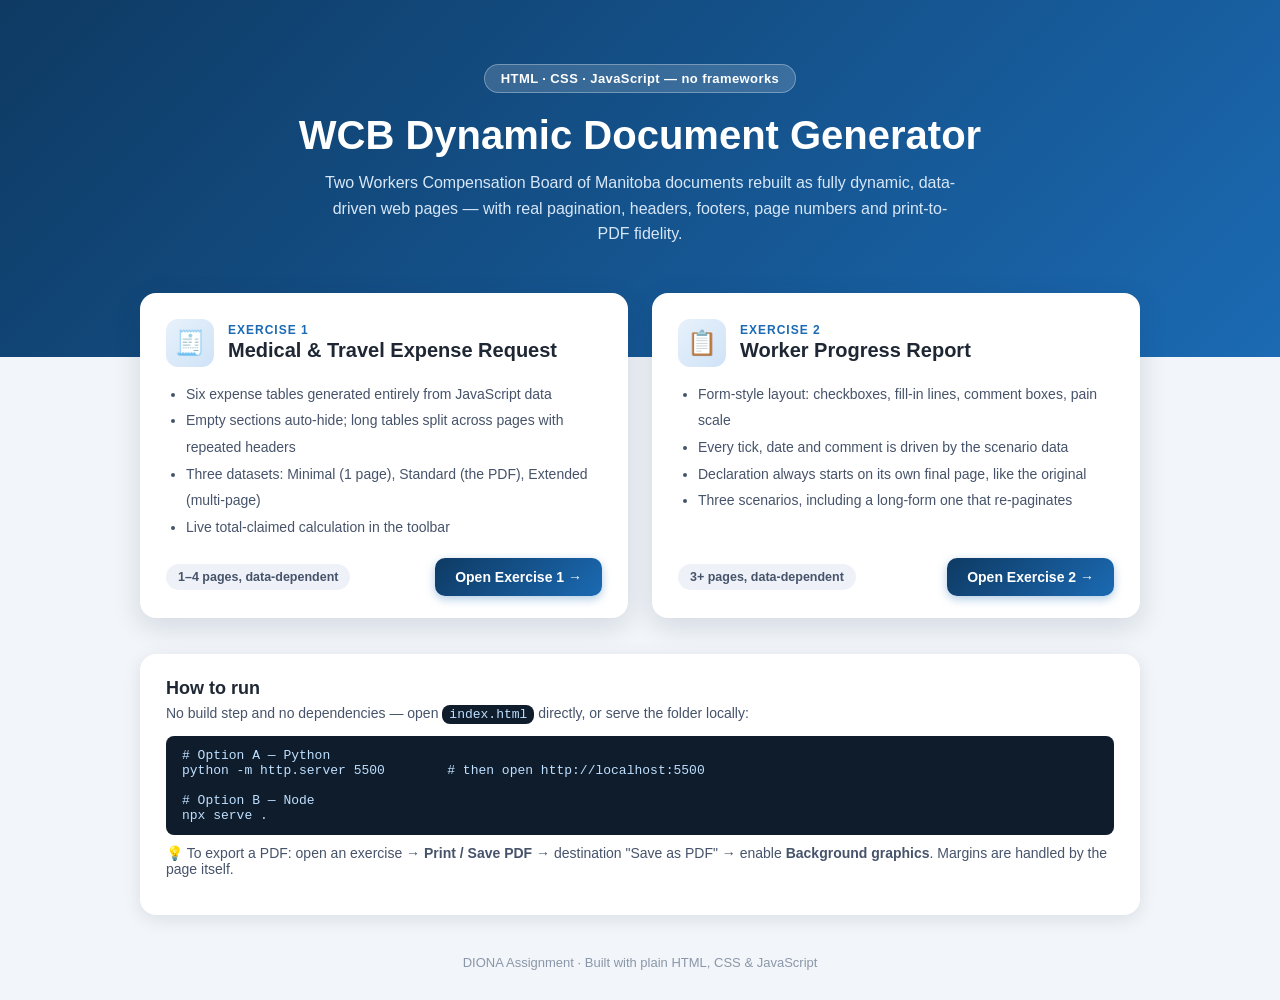
==== index.html @ e86acb26 "WCB dynamic document generator - Exercise 1 and Exercise 2" ====
<!DOCTYPE html>
<html lang="en">
<head>
  <meta charset="UTF-8">
  <meta name="viewport" content="width=device-width, initial-scale=1.0">
  <title>DIONA Assignment · WCB Dynamic Documents</title>
  <style>
    :root {
      --navy: #0e3a63;
      --blue: #1b6ab3;
      --ink: #1e2733;
    }
    * { box-sizing: border-box; }
    body {
      margin: 0;
      font-family: "Segoe UI", Arial, sans-serif;
      background: #f2f5f9;
      color: var(--ink);
    }

    .hero {
      background: linear-gradient(135deg, var(--navy), var(--blue));
      color: #fff;
      text-align: center;
      padding: 64px 24px 110px;
    }
    .hero .badge {
      display: inline-block;
      background: rgba(255, 255, 255, 0.16);
      border: 1px solid rgba(255, 255, 255, 0.3);
      border-radius: 999px;
      padding: 6px 16px;
      font-size: 13px;
      font-weight: 600;
      letter-spacing: 0.4px;
      margin-bottom: 20px;
    }
    .hero h1 { margin: 0 0 12px; font-size: clamp(26px, 4vw, 40px); }
    .hero p {
      margin: 0 auto;
      max-width: 640px;
      font-size: 16px;
      color: #d7e7f7;
      line-height: 1.6;
    }

    .cards {
      max-width: 1040px;
      margin: -64px auto 0;
      padding: 0 20px;
      display: grid;
      grid-template-columns: 1fr 1fr;
      gap: 24px;
    }
    @media (max-width: 860px) { .cards { grid-template-columns: 1fr; } }

    .card {
      background: #fff;
      border-radius: 16px;
      box-shadow: 0 8px 28px rgba(14, 40, 70, 0.14);
      padding: 26px 26px 22px;
      display: flex;
      flex-direction: column;
      transition: transform 0.15s, box-shadow 0.15s;
    }
    .card:hover { transform: translateY(-3px); box-shadow: 0 14px 36px rgba(14, 40, 70, 0.2); }
    .card .top { display: flex; align-items: center; gap: 14px; margin-bottom: 14px; }
    .card .icon {
      width: 48px; height: 48px;
      border-radius: 12px;
      background: linear-gradient(135deg, #e7f1fb, #cfe3f7);
      display: flex; align-items: center; justify-content: center;
      font-size: 24px;
    }
    .card .kicker { font-size: 12px; font-weight: 700; letter-spacing: 1px; color: var(--blue); text-transform: uppercase; }
    .card h2 { margin: 2px 0 0; font-size: 20px; }
    .card ul { margin: 0 0 18px; padding-left: 20px; color: #46536a; font-size: 14px; line-height: 1.9; }
    .card .cta-row { margin-top: auto; display: flex; align-items: center; justify-content: space-between; }
    .pages-badge {
      font-size: 12.5px; font-weight: 600; color: #46536a;
      background: #eef2f8; border-radius: 999px; padding: 6px 12px;
    }
    .btn {
      display: inline-block;
      background: linear-gradient(135deg, var(--navy), var(--blue));
      color: #fff;
      text-decoration: none;
      font-weight: 700;
      font-size: 14px;
      padding: 11px 20px;
      border-radius: 10px;
      box-shadow: 0 3px 10px rgba(27, 106, 179, 0.35);
    }
    .btn:hover { filter: brightness(1.08); }

    .howto {
      max-width: 1040px;
      margin: 36px auto 0;
      padding: 0 20px;
    }
    .howto .panel {
      background: #fff;
      border-radius: 16px;
      box-shadow: 0 4px 18px rgba(14, 40, 70, 0.1);
      padding: 24px 26px;
    }
    .howto h3 { margin: 0 0 6px; font-size: 18px; }
    .howto p { margin: 0 0 14px; color: #46536a; font-size: 14px; }
    .howto code, .howto pre {
      background: #0f1c2c;
      color: #bfe0ff;
      border-radius: 8px;
      font-family: Consolas, "Courier New", monospace;
      font-size: 13px;
    }
    .howto pre { padding: 12px 16px; overflow-x: auto; margin: 0 0 10px; }
    .howto code { padding: 2px 7px; }
    .tip { font-size: 13px; color: #46536a; margin-top: 12px; }

    footer {
      text-align: center;
      color: #8a97a8;
      font-size: 13px;
      padding: 40px 20px 30px;
    }
  </style>
</head>
<body>

  <div class="hero">
    <div class="badge">HTML &middot; CSS &middot; JavaScript — no frameworks</div>
    <h1>WCB Dynamic Document Generator</h1>
    <p>Two Workers Compensation Board of Manitoba documents rebuilt as fully dynamic,
       data-driven web pages — with real pagination, headers, footers, page numbers
       and print-to-PDF fidelity.</p>
  </div>

  <div class="cards">
    <div class="card">
      <div class="top">
        <div class="icon">🧾</div>
        <div>
          <div class="kicker">Exercise 1</div>
          <h2>Medical &amp; Travel Expense Request</h2>
        </div>
      </div>
      <ul>
        <li>Six expense tables generated entirely from JavaScript data</li>
        <li>Empty sections auto-hide; long tables split across pages with repeated headers</li>
        <li>Three datasets: Minimal (1 page), Standard (the PDF), Extended (multi-page)</li>
        <li>Live total-claimed calculation in the toolbar</li>
      </ul>
      <div class="cta-row">
        <span class="pages-badge">1–4 pages, data-dependent</span>
        <a class="btn" href="exercise1/index.html">Open Exercise 1 →</a>
      </div>
    </div>

    <div class="card">
      <div class="top">
        <div class="icon">📋</div>
        <div>
          <div class="kicker">Exercise 2</div>
          <h2>Worker Progress Report</h2>
        </div>
      </div>
      <ul>
        <li>Form-style layout: checkboxes, fill-in lines, comment boxes, pain scale</li>
        <li>Every tick, date and comment is driven by the scenario data</li>
        <li>Declaration always starts on its own final page, like the original</li>
        <li>Three scenarios, including a long-form one that re-paginates</li>
      </ul>
      <div class="cta-row">
        <span class="pages-badge">3+ pages, data-dependent</span>
        <a class="btn" href="exercise2/index.html">Open Exercise 2 →</a>
      </div>
    </div>
  </div>

  <div class="howto">
    <div class="panel">
      <h3>How to run</h3>
      <p>No build step and no dependencies — open <code>index.html</code> directly,
         or serve the folder locally:</p>
      <pre># Option A — Python
python -m http.server 5500        # then open http://localhost:5500

# Option B — Node
npx serve .</pre>
      <p class="tip">💡 To export a PDF: open an exercise → <b>Print / Save PDF</b> →
         destination "Save as PDF" → enable <b>Background graphics</b>. Margins are
         handled by the page itself.</p>
    </div>
  </div>

  <footer>DIONA Assignment &middot; Built with plain HTML, CSS &amp; JavaScript</footer>

</body>
</html>
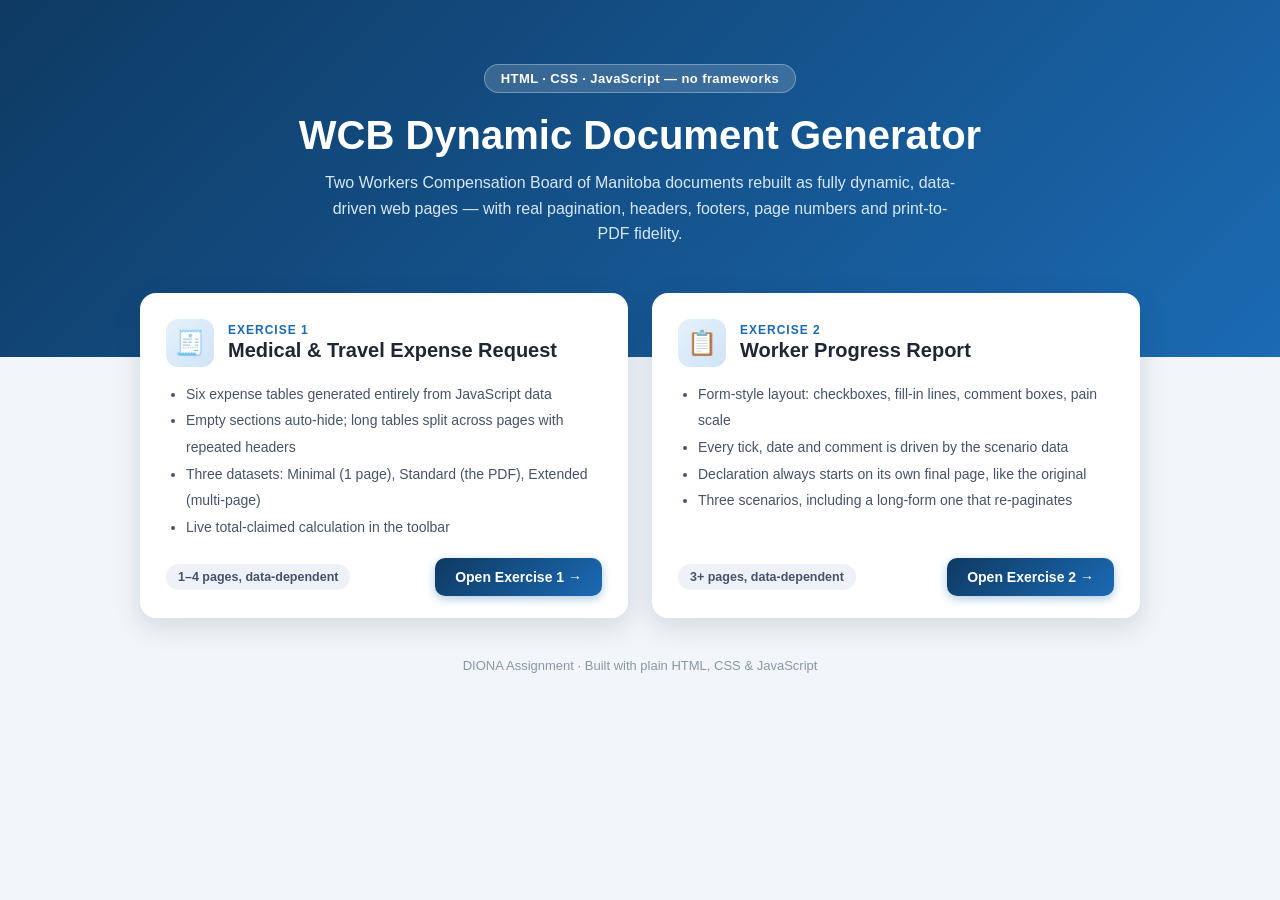
==== commit 5a8196f8: "Created a readme file" ====
--- a/index.html
+++ b/index.html
@@ -93,30 +93,6 @@
     }
     .btn:hover { filter: brightness(1.08); }
 
-    .howto {
-      max-width: 1040px;
-      margin: 36px auto 0;
-      padding: 0 20px;
-    }
-    .howto .panel {
-      background: #fff;
-      border-radius: 16px;
-      box-shadow: 0 4px 18px rgba(14, 40, 70, 0.1);
-      padding: 24px 26px;
-    }
-    .howto h3 { margin: 0 0 6px; font-size: 18px; }
-    .howto p { margin: 0 0 14px; color: #46536a; font-size: 14px; }
-    .howto code, .howto pre {
-      background: #0f1c2c;
-      color: #bfe0ff;
-      border-radius: 8px;
-      font-family: Consolas, "Courier New", monospace;
-      font-size: 13px;
-    }
-    .howto pre { padding: 12px 16px; overflow-x: auto; margin: 0 0 10px; }
-    .howto code { padding: 2px 7px; }
-    .tip { font-size: 13px; color: #46536a; margin-top: 12px; }
-
     footer {
       text-align: center;
       color: #8a97a8;
@@ -177,22 +153,6 @@
     </div>
   </div>
 
-  <div class="howto">
-    <div class="panel">
-      <h3>How to run</h3>
-      <p>No build step and no dependencies — open <code>index.html</code> directly,
-         or serve the folder locally:</p>
-      <pre># Option A — Python
-python -m http.server 5500        # then open http://localhost:5500
-
-# Option B — Node
-npx serve .</pre>
-      <p class="tip">💡 To export a PDF: open an exercise → <b>Print / Save PDF</b> →
-         destination "Save as PDF" → enable <b>Background graphics</b>. Margins are
-         handled by the page itself.</p>
-    </div>
-  </div>
-
   <footer>DIONA Assignment &middot; Built with plain HTML, CSS &amp; JavaScript</footer>
 
 </body>
